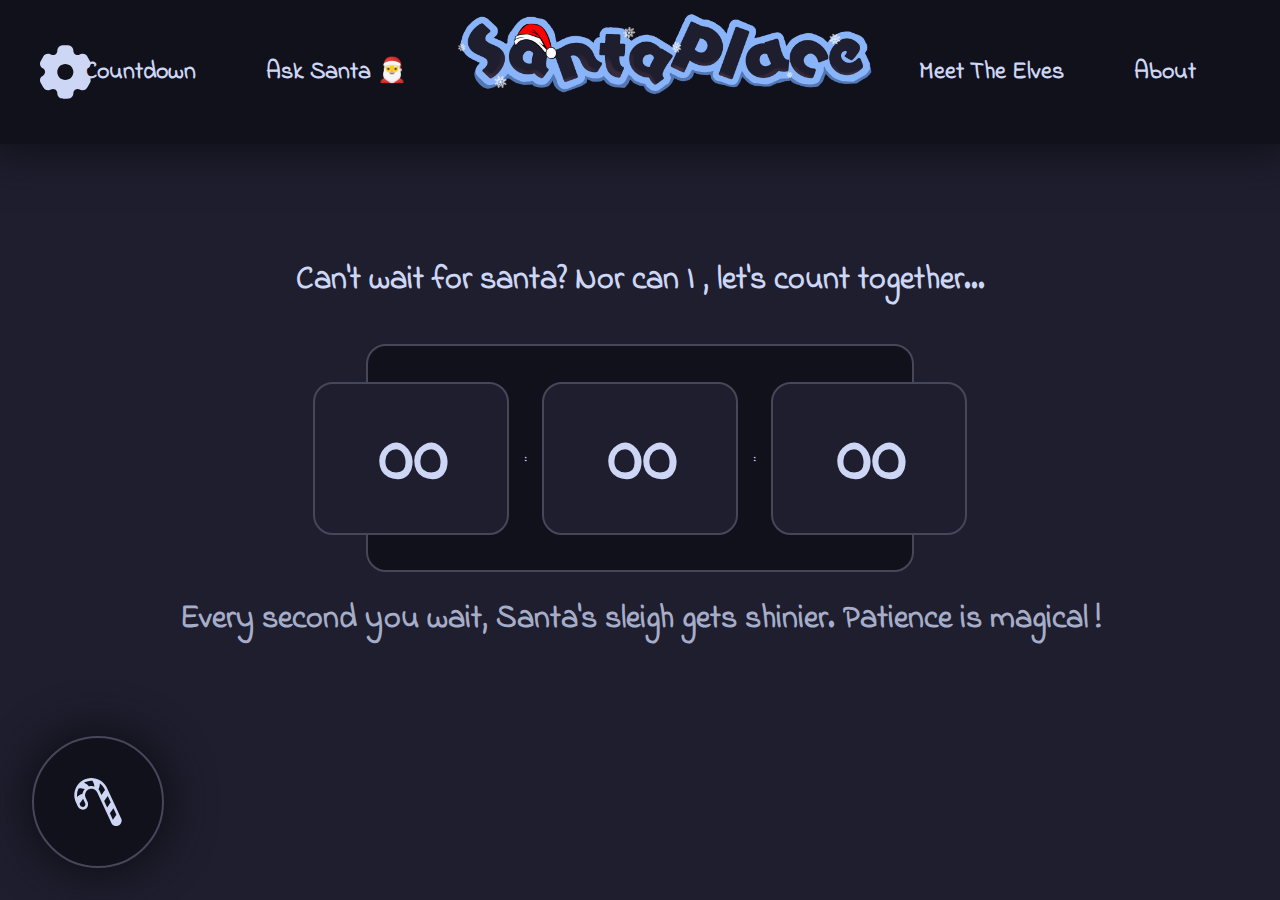
==== index.html @ 7b9be287 "Initial Commit" ====
<!DOCTYPE html>
<html>
<head>
	<meta charset="utf-8">
	<meta name="viewport" content="width=device-width, initial-scale=1">
	<title>SantaPlace: Ask for wishes maybe...</title>
	<link rel="stylesheet" type="text/css" href="styles/style.css">
<link rel="preconnect" href="https://fonts.googleapis.com">
<link rel="preconnect" href="https://fonts.gstatic.com" crossorigin>
<link href="https://fonts.googleapis.com/css2?family=Indie+Flower&display=swap" rel="stylesheet">
</head>
<body>

<header>
	<div id="leftNav">
	<a href="#">Countdown </a>
	<a href="contactSanta.html">Ask Santa 🎅</a>
	</div>
    <img src="images/logo.png" id="logo">
	<div id="rightNav">
	<a href="meetElves.html">Meet The Elves </a>
	<a href="about.html">About</a>

</div>
<div id="themeBtn">
<svg width="4rem" height="4rem" viewBox="0 0 24 24" id="themeIcon" xmlns="http://www.w3.org/2000/svg">
<path fill-rule="evenodd" clip-rule="evenodd" d="M14.2788 2.15224C13.9085 2 13.439 2 12.5 2C11.561 2 11.0915 2 10.7212 2.15224C10.2274 2.35523 9.83509 2.74458 9.63056 3.23463C9.53719 3.45834 9.50065 3.7185 9.48635 4.09799C9.46534 4.65568 9.17716 5.17189 8.69017 5.45093C8.20318 5.72996 7.60864 5.71954 7.11149 5.45876C6.77318 5.2813 6.52789 5.18262 6.28599 5.15102C5.75609 5.08178 5.22018 5.22429 4.79616 5.5472C4.47814 5.78938 4.24339 6.1929 3.7739 6.99993C3.30441 7.80697 3.06967 8.21048 3.01735 8.60491C2.94758 9.1308 3.09118 9.66266 3.41655 10.0835C3.56506 10.2756 3.77377 10.437 4.0977 10.639C4.57391 10.936 4.88032 11.4419 4.88029 12C4.88026 12.5581 4.57386 13.0639 4.0977 13.3608C3.77372 13.5629 3.56497 13.7244 3.41645 13.9165C3.09108 14.3373 2.94749 14.8691 3.01725 15.395C3.06957 15.7894 3.30432 16.193 3.7738 17C4.24329 17.807 4.47804 18.2106 4.79606 18.4527C5.22008 18.7756 5.75599 18.9181 6.28589 18.8489C6.52778 18.8173 6.77305 18.7186 7.11133 18.5412C7.60852 18.2804 8.2031 18.27 8.69012 18.549C9.17714 18.8281 9.46533 19.3443 9.48635 19.9021C9.50065 20.2815 9.53719 20.5417 9.63056 20.7654C9.83509 21.2554 10.2274 21.6448 10.7212 21.8478C11.0915 22 11.561 22 12.5 22C13.439 22 13.9085 22 14.2788 21.8478C14.7726 21.6448 15.1649 21.2554 15.3694 20.7654C15.4628 20.5417 15.4994 20.2815 15.5137 19.902C15.5347 19.3443 15.8228 18.8281 16.3098 18.549C16.7968 18.2699 17.3914 18.2804 17.8886 18.5412C18.2269 18.7186 18.4721 18.8172 18.714 18.8488C19.2439 18.9181 19.7798 18.7756 20.2038 18.4527C20.5219 18.2105 20.7566 17.807 21.2261 16.9999C21.6956 16.1929 21.9303 15.7894 21.9827 15.395C22.0524 14.8691 21.9088 14.3372 21.5835 13.9164C21.4349 13.7243 21.2262 13.5628 20.9022 13.3608C20.4261 13.0639 20.1197 12.558 20.1197 11.9999C20.1197 11.4418 20.4261 10.9361 20.9022 10.6392C21.2263 10.4371 21.435 10.2757 21.5836 10.0835C21.9089 9.66273 22.0525 9.13087 21.9828 8.60497C21.9304 8.21055 21.6957 7.80703 21.2262 7C20.7567 6.19297 20.522 5.78945 20.2039 5.54727C19.7799 5.22436 19.244 5.08185 18.7141 5.15109C18.4722 5.18269 18.2269 5.28136 17.8887 5.4588C17.3915 5.71959 16.7969 5.73002 16.3099 5.45096C15.8229 5.17191 15.5347 4.65566 15.5136 4.09794C15.4993 3.71848 15.4628 3.45833 15.3694 3.23463C15.1649 2.74458 14.7726 2.35523 14.2788 2.15224ZM12.5 15C14.1695 15 15.5228 13.6569 15.5228 12C15.5228 10.3431 14.1695 9 12.5 9C10.8305 9 9.47716 10.3431 9.47716 12C9.47716 13.6569 10.8305 15 12.5 15Z" />
</svg>
</div>
</header>

<div id="mainContent">
  <h1> Can't wait for santa? Nor can I , let's count together...</h1>

  <div id="countDiv">
    <h1 class="timeContainer" ><span id="hours">00</span></h1>:
    <h1 class="timeContainer" ><span id="mins">00</span></h1>:
    <h1 class="timeContainer"><span  id="secs">00</span></h1>
  </div>

  <p id="randomJoke">Every second you wait, Santa's sleigh gets shinier. Patience is magical !</p>
  <div id="flakeContainer"></div>

</div>

<div id="jingleBtn" onclick="Jingle();">
<svg height="3rem" width="3rem" version="1.1" id="_x32_" xmlns="http://www.w3.org/2000/svg" xmlns:xlink="http://www.w3.org/1999/xlink" viewBox="0 0 512 512" xml:space="preserve" id="themeIcon"><g id="SVGRepo_bgCarrier" stroke-width="0"></g><g id="SVGRepo_tracerCarrier" stroke-linecap="round" stroke-linejoin="round"></g><g id="SVGRepo_iconCarrier"> <style type="text/css"> .st0{fill:var(--fg);} </style> <g> <path class="st0" d="M265.233,126.422c0.008,0.008,0.008,0.008,0.008,0.008c0.009,0.009,0.009,0.009,0.009,0.009L265.233,126.422z"></path> <path class="st0" d="M82.835,32.052c0.004,0,0.004,0,0.004,0c0.004-0.009,0.009-0.009,0.009-0.009L82.835,32.052z"></path> <path class="st0" d="M508.243,445.28l-0.273-2.236L352.284,106.197c-7.885-17.068-18.17-32.512-30.271-45.894h0.014 c-11.638-12.888-24.918-23.849-39.3-32.76l0.004-0.008c-0.066-0.044-0.098-0.062-0.159-0.098c-0.009-0.009-0.018-0.017-0.026-0.017 c-0.72-0.451-1.216-0.743-1.419-0.866l-0.08-0.054l-0.07-0.044C252.543,9.272,219.789,0,186.168,0h-0.146 c-1.817,0.017-3.748,0.035-5.794,0.097h-0.009c-23.81,0.751-47.92,6.268-70.707,16.812l-0.279,0.133l0.318-0.141 c-9.464,4.34-18.382,9.467-26.709,15.151c-7.615,5.171-14.744,10.89-21.352,17.104C47.635,62.08,36.043,76.912,26.947,93.026 c-2.974,5.295-5.715,10.749-8.15,16.362C8.685,132.415,3.314,157.458,3.314,183.03c0,5.737,0.274,11.509,0.823,17.272 c0.521,5.516,1.299,11.075,2.386,16.644c2.736,14.497,7.297,28.861,13.697,42.722l20.835,45.09 c4.822,10.422,12.463,18.81,21.554,24.504c9.096,5.693,19.655,8.778,30.5,8.778c8.049,0,16.274-1.716,24.018-5.304 c10.426-4.808,18.81-12.446,24.503-21.533c5.702-9.095,8.778-19.65,8.782-30.496c0-8.053-1.714-16.274-5.308-24.026l-20.852-45.162 l0.004,0.009c-0.796-1.706-1.53-3.491-2.192-5.303l-0.062-0.168c-1.998-5.507-3.217-11.066-3.761-16.653v0.017 c-0.207-2.139-0.31-4.278-0.31-6.426c0-4.764,0.504-9.511,1.507-14.161l0.004-0.017c0.725-3.43,1.724-6.824,2.962-10.095 c3.606-9.529,9.294-18.174,16.707-25.192l0.049-0.052l0.499-0.486c5.166-4.809,11.058-8.831,17.957-12.03l0.009-0.009 c4.844-2.236,9.742-3.819,14.714-4.888c1.692-0.344,3.364-0.636,5.1-0.866l-0.182,0.018l0.12-0.018 c2.891-0.388,5.808-0.574,8.738-0.574c3.677,0,7.354,0.309,10.996,0.892l0.022,0.009c5.3,0.848,10.44,2.316,15.324,4.376 l0.084,0.035l0.026,0.009c7.2,2.97,13.874,7.195,19.655,12.463l0.044,0.026c3.5,3.183,6.683,6.746,9.48,10.706l0.049,0.062 c2.422,3.376,4.592,7.08,6.436,11.084l0.004,0.018l155.65,336.775l1.52,1.662c11.341,12.34,27.279,19.253,43.835,19.261 c8.362,0,16.892-1.785,24.936-5.507c10.82-4.994,19.508-12.923,25.414-22.355c5.896-9.441,9.087-20.392,9.096-31.636 C508.686,450.098,508.535,447.684,508.243,445.28z M33.289,201.434c-0.15-1.272-0.336-2.554-0.455-3.854 c-0.469-4.871-0.69-9.732-0.69-14.55c0-21.525,4.517-42.633,13.052-62.063l0.066-0.15l-0.04,0.098 c1.335-3.085,2.833-6.117,4.402-9.131c11.536-1.6,22.886-1.927,33.793-0.972c10.935,0.928,21.384,3.217,31.248,6.505 c-8.38,9.131-14.881,19.739-19.218,31.195c-1.768,4.65-3.164,9.432-4.207,14.293c-0.455,2.139-0.72,4.305-1.03,6.47 c-10.037,2.865-19.986,6.868-29.559,12.269C51.083,186.911,41.899,193.594,33.289,201.434z M118.94,268.782 c1.812,3.916,2.643,7.929,2.646,11.924c0,5.357-1.542,10.652-4.375,15.178c-2.85,4.526-6.926,8.256-12.176,10.686 c-3.911,1.803-7.933,2.634-11.925,2.634c-5.365,0-10.664-1.529-15.19-4.375c-4.526-2.846-8.26-6.921-10.695-12.163l-8.049-17.414 l18.934-26.934l10.246-14.542l5.122-7.284c1.224-1.688,2.541-3.164,3.89-4.632c0.278,0.619,0.482,1.256,0.773,1.874L118.94,268.782 z M201.916,87.104l0.318,0.044l-0.468-0.08h-0.036c-5.13-0.84-10.35-1.264-15.614-1.264c-4.168,0-8.372,0.256-12.579,0.822 l-0.057,0.009c-2.312,0.318-4.619,0.707-6.957,1.184l-0.08,0.018l-0.052,0.017c-2.109,0.451-4.225,0.99-6.334,1.582 c-13.316-15.963-31.128-29.479-52.351-38.964c4.494-2.669,9.083-5.179,13.886-7.39l0.062-0.026 c19.208-8.875,39.494-13.507,59.472-14.143h-0.014c1.613-0.052,3.324-0.07,5.11-0.089c3.394,0,6.775,0.124,10.143,0.354 c6.104,9.918,10.952,20.181,14.47,30.576c3.54,10.405,5.746,20.906,6.704,31.274C212.457,89.287,207.224,87.97,201.916,87.104z M292.67,181.713L274.408,142.2v0.009c-2.612-5.666-5.705-10.934-9.162-15.77c-1.264-1.777-2.674-3.421-4.044-5.101 c4.684-9.325,8.451-19.367,10.907-30.106c2.48-10.669,3.753-21.976,3.784-33.617c8.928,6.364,17.237,13.701,24.725,22.011 l0.008,0.008c10.157,11.227,18.833,24.238,25.493,38.673l4.42,9.556l-18.943,26.933L292.67,181.713z M321.933,245.039 l37.873-53.842l31.65,68.488l-37.864,53.85L321.933,245.039z M414.518,445.359l-31.654-68.497l37.868-53.832l31.654,68.47 L414.518,445.359z"></path> <path class="st0" d="M265.281,126.475c-0.013-0.008-0.017-0.017-0.026-0.026l0.071,0.106L265.281,126.475z"></path> </g> </g></svg>
</div>

<img src="images/santa.gif" id="movingSanta">

<script type="text/javascript" src="scripts/countdown.js"></script>
<script type="text/javascript" src="scripts/sfx.js"></script>
<script type="text/javascript" src="scripts/snow.js"></script>
<script type="text/javascript" src="scripts/theme.js"></script>

</body>
</html>
---- styles/style.css ----
:root{
	--bg2: #11111b;
	--bg: #1e1e2e;
  --bg3:#181825;
	--fg: #cdd6f4;
	--fg2: #585b70;
  --fg3:#45475a;
  --subtext:#a6adc8;
  --primary:#89b4fa;
  --secondary: #a6e3a1;
}

*{
  color: var(--fg);
  margin: 0;
  padding: 0;
  font-family: "Indie Flower",serif;
  font-weight: bold;
}
body{
	background-color: var(--bg);
  width: 100%;
  max-width: 100vw;
}


/* Navbar  */
header{
	display: flex;
	flex-direction: flex-direction;
	justify-content: center;
	align-items: center;
	background-color: var(--bg2);
	height: 16svh;
	width: 100%;
	position: absolute;
	top:0;
	left:0;
	box-shadow: 0 0 40px 10px var(--bg2);
  z-index: 1000;
}

header a{
  padding: 2rem;
	text-decoration: none;
  transition: all 1s ease;
  font-size: 1.5rem;
}
header a:hover{
	color: var(--fg2);

}
#leftNav{
	float:left;
}
#rightNav{
	float:right;
}
#logo{
  width: 28rem;
  height: full;
}
#themeBtn{
  position: absolute;
  top: 0;
  left: 0;
  height: 100%;
  margin-left: 2rem;
  margin-right:auto;
  display: flex;
  justify-content: center;
  align-items: center;
  cursor: pointer;
  transition: all 0.5s ease;
}

#themeIcon{
  fill: var(--fg);
  transition: all 0.4s ease;
}

#themeIcon:hover{
  fill: var(--fg2);
}


/* Main Content */
#mainContent{
  display: flex;
  flex-direction: column;
  align-items: center;
  justify-content: center;
  width:100%;
  height: 100vh;
}

#countDiv{
  width: 40vw;
  height: 12rem;
  margin-top: 2.5rem;
  background-color: var(--bg2);
  border: 2px solid var(--fg3);
  border-radius: 20px;
  display: flex;
  flex-direction: row;
  justify-content: center;
  align-items: center;
  padding: 1rem;

}
.timeContainer{
  font-size: 5rem;
  color: var(--fg);
  text-align: center;
  background-color: var(--bg);
  padding: 1rem;
  padding-left: 4rem;
  padding-right: 4rem;
  margin: 1rem;
  border-radius:20px;
  border: 2px solid var(--fg3);
  width: 4rem;

}
#randomJoke{
  margin-top: 1.5rem;
  color: var(--subtext);
  font-size: 2rem;
}
/* Santa Animation */
#movingSanta{
  position: fixed;
  right: 100%;
  top: 50%;
  bottom:0;
  transition: all 2s;
}


/* Other Buttons */
#jingleBtn{
  position: fixed;
  bottom: 0;
  left: 0;
  margin: 2rem;
  display: flex;
  justify-content:center;
  align-items: center;
  border-radius: 100%;
  padding: 2.5rem;
  background-color: var(--bg2);
  border: 2px solid var(--fg3);
	box-shadow: 0 0 40px 10px var(--bg2);
  transition: 0.5s;
}

#jingleBtn:hover{
  scale: 1.2;
}


/* Snow animation */
@keyframes snow{
  0%{
    opacity:0;
  }
  75%{
    opacity:1;
  }
  100%{
    top:120svh;
    opacity:1;
  }
}
@keyframes moveSnow{
  0%{
    margin-left: 0;
  }
  25%{
    margin-left: 50px;
  }
  50%{
    margin-left: -50px;
  }
  75%{
    margin-left:50px;
  }
  100%{
    margin-left: 0;
  }
}

#flakeContainer{
  height:100vh;
  overflow: hidden;
  position:absolute;
  width: 100%;
  top:0;
  transition: opacity 0.5s;
  pointer-events: none;
}
.snow{
  animation: snow ease-in infinite, moveSnow ease-in-out infinite;
  color: #7f849c;
  position: absolute;
}

/* Other  */
.inpt{
  background-color: var(--bg);
  font-size: 1.5rem;
  padding: 1rem;
  border-radius: 20px;
  border: 2px solid var(--fg3);
  margin: 1rem;
}
.inpt:focus{
  border: none;
  outline: 3px solid var(--primary);
}
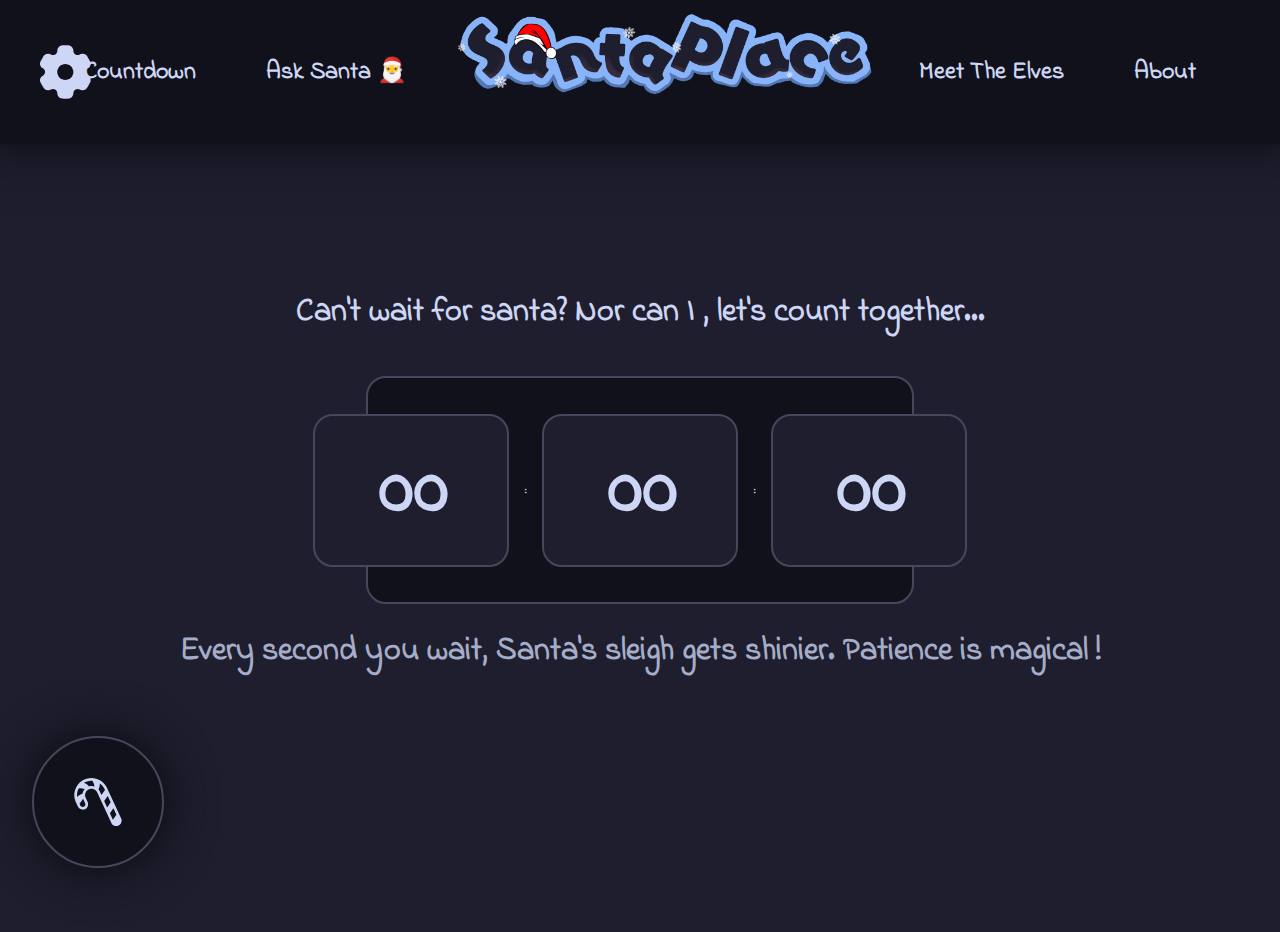
==== commit bac5a8e3: "Made responsive" ====
--- a/index.html
+++ b/index.html
@@ -5,6 +5,7 @@
 	<meta name="viewport" content="width=device-width, initial-scale=1">
 	<title>SantaPlace: Ask for wishes maybe...</title>
 	<link rel="stylesheet" type="text/css" href="styles/style.css">
+	<link rel="stylesheet" type="text/css" href="styles/allScreens.css">
 <link rel="preconnect" href="https://fonts.googleapis.com">
 <link rel="preconnect" href="https://fonts.gstatic.com" crossorigin>
 <link href="https://fonts.googleapis.com/css2?family=Indie+Flower&display=swap" rel="stylesheet">
@@ -20,12 +21,22 @@
 	<div id="rightNav">
 	<a href="meetElves.html">Meet The Elves </a>
 	<a href="about.html">About</a>
-
-</div>
+  </div>
 <div id="themeBtn">
 <svg width="4rem" height="4rem" viewBox="0 0 24 24" id="themeIcon" xmlns="http://www.w3.org/2000/svg">
 <path fill-rule="evenodd" clip-rule="evenodd" d="M14.2788 2.15224C13.9085 2 13.439 2 12.5 2C11.561 2 11.0915 2 10.7212 2.15224C10.2274 2.35523 9.83509 2.74458 9.63056 3.23463C9.53719 3.45834 9.50065 3.7185 9.48635 4.09799C9.46534 4.65568 9.17716 5.17189 8.69017 5.45093C8.20318 5.72996 7.60864 5.71954 7.11149 5.45876C6.77318 5.2813 6.52789 5.18262 6.28599 5.15102C5.75609 5.08178 5.22018 5.22429 4.79616 5.5472C4.47814 5.78938 4.24339 6.1929 3.7739 6.99993C3.30441 7.80697 3.06967 8.21048 3.01735 8.60491C2.94758 9.1308 3.09118 9.66266 3.41655 10.0835C3.56506 10.2756 3.77377 10.437 4.0977 10.639C4.57391 10.936 4.88032 11.4419 4.88029 12C4.88026 12.5581 4.57386 13.0639 4.0977 13.3608C3.77372 13.5629 3.56497 13.7244 3.41645 13.9165C3.09108 14.3373 2.94749 14.8691 3.01725 15.395C3.06957 15.7894 3.30432 16.193 3.7738 17C4.24329 17.807 4.47804 18.2106 4.79606 18.4527C5.22008 18.7756 5.75599 18.9181 6.28589 18.8489C6.52778 18.8173 6.77305 18.7186 7.11133 18.5412C7.60852 18.2804 8.2031 18.27 8.69012 18.549C9.17714 18.8281 9.46533 19.3443 9.48635 19.9021C9.50065 20.2815 9.53719 20.5417 9.63056 20.7654C9.83509 21.2554 10.2274 21.6448 10.7212 21.8478C11.0915 22 11.561 22 12.5 22C13.439 22 13.9085 22 14.2788 21.8478C14.7726 21.6448 15.1649 21.2554 15.3694 20.7654C15.4628 20.5417 15.4994 20.2815 15.5137 19.902C15.5347 19.3443 15.8228 18.8281 16.3098 18.549C16.7968 18.2699 17.3914 18.2804 17.8886 18.5412C18.2269 18.7186 18.4721 18.8172 18.714 18.8488C19.2439 18.9181 19.7798 18.7756 20.2038 18.4527C20.5219 18.2105 20.7566 17.807 21.2261 16.9999C21.6956 16.1929 21.9303 15.7894 21.9827 15.395C22.0524 14.8691 21.9088 14.3372 21.5835 13.9164C21.4349 13.7243 21.2262 13.5628 20.9022 13.3608C20.4261 13.0639 20.1197 12.558 20.1197 11.9999C20.1197 11.4418 20.4261 10.9361 20.9022 10.6392C21.2263 10.4371 21.435 10.2757 21.5836 10.0835C21.9089 9.66273 22.0525 9.13087 21.9828 8.60497C21.9304 8.21055 21.6957 7.80703 21.2262 7C20.7567 6.19297 20.522 5.78945 20.2039 5.54727C19.7799 5.22436 19.244 5.08185 18.7141 5.15109C18.4722 5.18269 18.2269 5.28136 17.8887 5.4588C17.3915 5.71959 16.7969 5.73002 16.3099 5.45096C15.8229 5.17191 15.5347 4.65566 15.5136 4.09794C15.4993 3.71848 15.4628 3.45833 15.3694 3.23463C15.1649 2.74458 14.7726 2.35523 14.2788 2.15224ZM12.5 15C14.1695 15 15.5228 13.6569 15.5228 12C15.5228 10.3431 14.1695 9 12.5 9C10.8305 9 9.47716 10.3431 9.47716 12C9.47716 13.6569 10.8305 15 12.5 15Z" />
 </svg>
+</div>
+
+<div id="hamBtn">
+<svg viewBox="0 0 24 24" height="4rem" width="4rem" id="hamIcon" fill="none" xmlns="http://www.w3.org/2000/svg"><g id="SVGRepo_bgCarrier" stroke-width="0"></g><g id="SVGRepo_tracerCarrier" stroke-linecap="round" stroke-linejoin="round"></g><g id="SVGRepo_iconCarrier"> <path fill-rule="evenodd" clip-rule="evenodd" d="M2.25 12C2.25 10.4812 3.48122 9.25 5 9.25C6.51878 9.25 7.75 10.4812 7.75 12C7.75 13.5188 6.51878 14.75 5 14.75C3.48122 14.75 2.25 13.5188 2.25 12ZM5 10.75C4.30964 10.75 3.75 11.3096 3.75 12C3.75 12.6904 4.30964 13.25 5 13.25C5.69036 13.25 6.25 12.6904 6.25 12C6.25 11.3096 5.69036 10.75 5 10.75Z" fill="var(--fg)"></path> <path fill-rule="evenodd" clip-rule="evenodd" d="M9.25 12C9.25 10.4812 10.4812 9.25 12 9.25C13.5188 9.25 14.75 10.4812 14.75 12C14.75 13.5188 13.5188 14.75 12 14.75C10.4812 14.75 9.25 13.5188 9.25 12ZM12 10.75C11.3096 10.75 10.75 11.3096 10.75 12C10.75 12.6904 11.3096 13.25 12 13.25C12.6904 13.25 13.25 12.6904 13.25 12C13.25 11.3096 12.6904 10.75 12 10.75Z" fill="var(--fg)"></path> <path fill-rule="evenodd" clip-rule="evenodd" d="M19 9.25C17.4812 9.25 16.25 10.4812 16.25 12C16.25 13.5188 17.4812 14.75 19 14.75C20.5188 14.75 21.75 13.5188 21.75 12C21.75 10.4812 20.5188 9.25 19 9.25ZM17.75 12C17.75 11.3096 18.3096 10.75 19 10.75C19.6904 10.75 20.25 11.3096 20.25 12C20.25 12.6904 19.6904 13.25 19 13.25C18.3096 13.25 17.75 12.6904 17.75 12Z" fill="var(--fg)"></path> </g></svg>
+</div>
+
+<div id="hamburgerDiv">
+	<a href="index.html" class="hamOption">Countdown </a>
+	<a href="contactSanta.html" class="hamOption">Ask Santa 🎅</a>
+	<a href="meetElves.html" class="hamOption">Meet The Elves </a>
+	<a href="about.html" class="hamOption">About</a>
 </div>
 </header>
 
@@ -44,15 +55,29 @@
 </div>
 
 <div id="jingleBtn" onclick="Jingle();">
-<svg height="3rem" width="3rem" version="1.1" id="_x32_" xmlns="http://www.w3.org/2000/svg" xmlns:xlink="http://www.w3.org/1999/xlink" viewBox="0 0 512 512" xml:space="preserve" id="themeIcon"><g id="SVGRepo_bgCarrier" stroke-width="0"></g><g id="SVGRepo_tracerCarrier" stroke-linecap="round" stroke-linejoin="round"></g><g id="SVGRepo_iconCarrier"> <style type="text/css"> .st0{fill:var(--fg);} </style> <g> <path class="st0" d="M265.233,126.422c0.008,0.008,0.008,0.008,0.008,0.008c0.009,0.009,0.009,0.009,0.009,0.009L265.233,126.422z"></path> <path class="st0" d="M82.835,32.052c0.004,0,0.004,0,0.004,0c0.004-0.009,0.009-0.009,0.009-0.009L82.835,32.052z"></path> <path class="st0" d="M508.243,445.28l-0.273-2.236L352.284,106.197c-7.885-17.068-18.17-32.512-30.271-45.894h0.014 c-11.638-12.888-24.918-23.849-39.3-32.76l0.004-0.008c-0.066-0.044-0.098-0.062-0.159-0.098c-0.009-0.009-0.018-0.017-0.026-0.017 c-0.72-0.451-1.216-0.743-1.419-0.866l-0.08-0.054l-0.07-0.044C252.543,9.272,219.789,0,186.168,0h-0.146 c-1.817,0.017-3.748,0.035-5.794,0.097h-0.009c-23.81,0.751-47.92,6.268-70.707,16.812l-0.279,0.133l0.318-0.141 c-9.464,4.34-18.382,9.467-26.709,15.151c-7.615,5.171-14.744,10.89-21.352,17.104C47.635,62.08,36.043,76.912,26.947,93.026 c-2.974,5.295-5.715,10.749-8.15,16.362C8.685,132.415,3.314,157.458,3.314,183.03c0,5.737,0.274,11.509,0.823,17.272 c0.521,5.516,1.299,11.075,2.386,16.644c2.736,14.497,7.297,28.861,13.697,42.722l20.835,45.09 c4.822,10.422,12.463,18.81,21.554,24.504c9.096,5.693,19.655,8.778,30.5,8.778c8.049,0,16.274-1.716,24.018-5.304 c10.426-4.808,18.81-12.446,24.503-21.533c5.702-9.095,8.778-19.65,8.782-30.496c0-8.053-1.714-16.274-5.308-24.026l-20.852-45.162 l0.004,0.009c-0.796-1.706-1.53-3.491-2.192-5.303l-0.062-0.168c-1.998-5.507-3.217-11.066-3.761-16.653v0.017 c-0.207-2.139-0.31-4.278-0.31-6.426c0-4.764,0.504-9.511,1.507-14.161l0.004-0.017c0.725-3.43,1.724-6.824,2.962-10.095 c3.606-9.529,9.294-18.174,16.707-25.192l0.049-0.052l0.499-0.486c5.166-4.809,11.058-8.831,17.957-12.03l0.009-0.009 c4.844-2.236,9.742-3.819,14.714-4.888c1.692-0.344,3.364-0.636,5.1-0.866l-0.182,0.018l0.12-0.018 c2.891-0.388,5.808-0.574,8.738-0.574c3.677,0,7.354,0.309,10.996,0.892l0.022,0.009c5.3,0.848,10.44,2.316,15.324,4.376 l0.084,0.035l0.026,0.009c7.2,2.97,13.874,7.195,19.655,12.463l0.044,0.026c3.5,3.183,6.683,6.746,9.48,10.706l0.049,0.062 c2.422,3.376,4.592,7.08,6.436,11.084l0.004,0.018l155.65,336.775l1.52,1.662c11.341,12.34,27.279,19.253,43.835,19.261 c8.362,0,16.892-1.785,24.936-5.507c10.82-4.994,19.508-12.923,25.414-22.355c5.896-9.441,9.087-20.392,9.096-31.636 C508.686,450.098,508.535,447.684,508.243,445.28z M33.289,201.434c-0.15-1.272-0.336-2.554-0.455-3.854 c-0.469-4.871-0.69-9.732-0.69-14.55c0-21.525,4.517-42.633,13.052-62.063l0.066-0.15l-0.04,0.098 c1.335-3.085,2.833-6.117,4.402-9.131c11.536-1.6,22.886-1.927,33.793-0.972c10.935,0.928,21.384,3.217,31.248,6.505 c-8.38,9.131-14.881,19.739-19.218,31.195c-1.768,4.65-3.164,9.432-4.207,14.293c-0.455,2.139-0.72,4.305-1.03,6.47 c-10.037,2.865-19.986,6.868-29.559,12.269C51.083,186.911,41.899,193.594,33.289,201.434z M118.94,268.782 c1.812,3.916,2.643,7.929,2.646,11.924c0,5.357-1.542,10.652-4.375,15.178c-2.85,4.526-6.926,8.256-12.176,10.686 c-3.911,1.803-7.933,2.634-11.925,2.634c-5.365,0-10.664-1.529-15.19-4.375c-4.526-2.846-8.26-6.921-10.695-12.163l-8.049-17.414 l18.934-26.934l10.246-14.542l5.122-7.284c1.224-1.688,2.541-3.164,3.89-4.632c0.278,0.619,0.482,1.256,0.773,1.874L118.94,268.782 z M201.916,87.104l0.318,0.044l-0.468-0.08h-0.036c-5.13-0.84-10.35-1.264-15.614-1.264c-4.168,0-8.372,0.256-12.579,0.822 l-0.057,0.009c-2.312,0.318-4.619,0.707-6.957,1.184l-0.08,0.018l-0.052,0.017c-2.109,0.451-4.225,0.99-6.334,1.582 c-13.316-15.963-31.128-29.479-52.351-38.964c4.494-2.669,9.083-5.179,13.886-7.39l0.062-0.026 c19.208-8.875,39.494-13.507,59.472-14.143h-0.014c1.613-0.052,3.324-0.07,5.11-0.089c3.394,0,6.775,0.124,10.143,0.354 c6.104,9.918,10.952,20.181,14.47,30.576c3.54,10.405,5.746,20.906,6.704,31.274C212.457,89.287,207.224,87.97,201.916,87.104z M292.67,181.713L274.408,142.2v0.009c-2.612-5.666-5.705-10.934-9.162-15.77c-1.264-1.777-2.674-3.421-4.044-5.101 c4.684-9.325,8.451-19.367,10.907-30.106c2.48-10.669,3.753-21.976,3.784-33.617c8.928,6.364,17.237,13.701,24.725,22.011 l0.008,0.008c10.157,11.227,18.833,24.238,25.493,38.673l4.42,9.556l-18.943,26.933L292.67,181.713z M321.933,245.039 l37.873-53.842l31.65,68.488l-37.864,53.85L321.933,245.039z M414.518,445.359l-31.654-68.497l37.868-53.832l31.654,68.47 L414.518,445.359z"></path> <path class="st0" d="M265.281,126.475c-0.013-0.008-0.017-0.017-0.026-0.026l0.071,0.106L265.281,126.475z"></path> </g> </g></svg>
+<svg height="3rem" width="3rem" version="1.1" id="_x32_" xmlns="http://www.w3.org/2000/svg" xmlns:xlink="http://www.w3.org/1999/xlink" viewBox="0 0 512 512" xml:space="preserve" id="jingleIcon"><g id="SVGRepo_bgCarrier" stroke-width="0"></g><g id="SVGRepo_tracerCarrier" stroke-linecap="round" stroke-linejoin="round"></g><g id="SVGRepo_iconCarrier"> <style type="text/css"> .st0{fill:var(--fg);} </style> <g> <path class="st0" d="M265.233,126.422c0.008,0.008,0.008,0.008,0.008,0.008c0.009,0.009,0.009,0.009,0.009,0.009L265.233,126.422z"></path> <path class="st0" d="M82.835,32.052c0.004,0,0.004,0,0.004,0c0.004-0.009,0.009-0.009,0.009-0.009L82.835,32.052z"></path> <path class="st0" d="M508.243,445.28l-0.273-2.236L352.284,106.197c-7.885-17.068-18.17-32.512-30.271-45.894h0.014 c-11.638-12.888-24.918-23.849-39.3-32.76l0.004-0.008c-0.066-0.044-0.098-0.062-0.159-0.098c-0.009-0.009-0.018-0.017-0.026-0.017 c-0.72-0.451-1.216-0.743-1.419-0.866l-0.08-0.054l-0.07-0.044C252.543,9.272,219.789,0,186.168,0h-0.146 c-1.817,0.017-3.748,0.035-5.794,0.097h-0.009c-23.81,0.751-47.92,6.268-70.707,16.812l-0.279,0.133l0.318-0.141 c-9.464,4.34-18.382,9.467-26.709,15.151c-7.615,5.171-14.744,10.89-21.352,17.104C47.635,62.08,36.043,76.912,26.947,93.026 c-2.974,5.295-5.715,10.749-8.15,16.362C8.685,132.415,3.314,157.458,3.314,183.03c0,5.737,0.274,11.509,0.823,17.272 c0.521,5.516,1.299,11.075,2.386,16.644c2.736,14.497,7.297,28.861,13.697,42.722l20.835,45.09 c4.822,10.422,12.463,18.81,21.554,24.504c9.096,5.693,19.655,8.778,30.5,8.778c8.049,0,16.274-1.716,24.018-5.304 c10.426-4.808,18.81-12.446,24.503-21.533c5.702-9.095,8.778-19.65,8.782-30.496c0-8.053-1.714-16.274-5.308-24.026l-20.852-45.162 l0.004,0.009c-0.796-1.706-1.53-3.491-2.192-5.303l-0.062-0.168c-1.998-5.507-3.217-11.066-3.761-16.653v0.017 c-0.207-2.139-0.31-4.278-0.31-6.426c0-4.764,0.504-9.511,1.507-14.161l0.004-0.017c0.725-3.43,1.724-6.824,2.962-10.095 c3.606-9.529,9.294-18.174,16.707-25.192l0.049-0.052l0.499-0.486c5.166-4.809,11.058-8.831,17.957-12.03l0.009-0.009 c4.844-2.236,9.742-3.819,14.714-4.888c1.692-0.344,3.364-0.636,5.1-0.866l-0.182,0.018l0.12-0.018 c2.891-0.388,5.808-0.574,8.738-0.574c3.677,0,7.354,0.309,10.996,0.892l0.022,0.009c5.3,0.848,10.44,2.316,15.324,4.376 l0.084,0.035l0.026,0.009c7.2,2.97,13.874,7.195,19.655,12.463l0.044,0.026c3.5,3.183,6.683,6.746,9.48,10.706l0.049,0.062 c2.422,3.376,4.592,7.08,6.436,11.084l0.004,0.018l155.65,336.775l1.52,1.662c11.341,12.34,27.279,19.253,43.835,19.261 c8.362,0,16.892-1.785,24.936-5.507c10.82-4.994,19.508-12.923,25.414-22.355c5.896-9.441,9.087-20.392,9.096-31.636 C508.686,450.098,508.535,447.684,508.243,445.28z M33.289,201.434c-0.15-1.272-0.336-2.554-0.455-3.854 c-0.469-4.871-0.69-9.732-0.69-14.55c0-21.525,4.517-42.633,13.052-62.063l0.066-0.15l-0.04,0.098 c1.335-3.085,2.833-6.117,4.402-9.131c11.536-1.6,22.886-1.927,33.793-0.972c10.935,0.928,21.384,3.217,31.248,6.505 c-8.38,9.131-14.881,19.739-19.218,31.195c-1.768,4.65-3.164,9.432-4.207,14.293c-0.455,2.139-0.72,4.305-1.03,6.47 c-10.037,2.865-19.986,6.868-29.559,12.269C51.083,186.911,41.899,193.594,33.289,201.434z M118.94,268.782 c1.812,3.916,2.643,7.929,2.646,11.924c0,5.357-1.542,10.652-4.375,15.178c-2.85,4.526-6.926,8.256-12.176,10.686 c-3.911,1.803-7.933,2.634-11.925,2.634c-5.365,0-10.664-1.529-15.19-4.375c-4.526-2.846-8.26-6.921-10.695-12.163l-8.049-17.414 l18.934-26.934l10.246-14.542l5.122-7.284c1.224-1.688,2.541-3.164,3.89-4.632c0.278,0.619,0.482,1.256,0.773,1.874L118.94,268.782 z M201.916,87.104l0.318,0.044l-0.468-0.08h-0.036c-5.13-0.84-10.35-1.264-15.614-1.264c-4.168,0-8.372,0.256-12.579,0.822 l-0.057,0.009c-2.312,0.318-4.619,0.707-6.957,1.184l-0.08,0.018l-0.052,0.017c-2.109,0.451-4.225,0.99-6.334,1.582 c-13.316-15.963-31.128-29.479-52.351-38.964c4.494-2.669,9.083-5.179,13.886-7.39l0.062-0.026 c19.208-8.875,39.494-13.507,59.472-14.143h-0.014c1.613-0.052,3.324-0.07,5.11-0.089c3.394,0,6.775,0.124,10.143,0.354 c6.104,9.918,10.952,20.181,14.47,30.576c3.54,10.405,5.746,20.906,6.704,31.274C212.457,89.287,207.224,87.97,201.916,87.104z M292.67,181.713L274.408,142.2v0.009c-2.612-5.666-5.705-10.934-9.162-15.77c-1.264-1.777-2.674-3.421-4.044-5.101 c4.684-9.325,8.451-19.367,10.907-30.106c2.48-10.669,3.753-21.976,3.784-33.617c8.928,6.364,17.237,13.701,24.725,22.011 l0.008,0.008c10.157,11.227,18.833,24.238,25.493,38.673l4.42,9.556l-18.943,26.933L292.67,181.713z M321.933,245.039 l37.873-53.842l31.65,68.488l-37.864,53.85L321.933,245.039z M414.518,445.359l-31.654-68.497l37.868-53.832l31.654,68.47 L414.518,445.359z"></path> <path class="st0" d="M265.281,126.475c-0.013-0.008-0.017-0.017-0.026-0.026l0.071,0.106L265.281,126.475z"></path> </g> </g></svg>
 </div>
 
 <img src="images/santa.gif" id="movingSanta">
+
+<div id="themeDiv">
+<label for="themes" id="themeLabel">Themes: </label>
+<select id="themes" name="themes">
+<option value="catppuccin" selected>Catppuccin</option>
+<option value="nord">Nord</option>
+<option value="gruvbox">Gruvbox</option>
+<option value="rosepine">Rosé-pine</option>
+<option value="solarized-dark">Solarized-dark</option>
+<option value="solarized-light">Solarized-light</option>
+</select>
+</div>
+
 
 <script type="text/javascript" src="scripts/countdown.js"></script>
 <script type="text/javascript" src="scripts/sfx.js"></script>
 <script type="text/javascript" src="scripts/snow.js"></script>
 <script type="text/javascript" src="scripts/theme.js"></script>
+<script type="text/javascript" src="scripts/hamburger.js"></script>
 
 </body>
 </html>
--- a/styles/style.css
+++ b/styles/style.css
@@ -1,3 +1,4 @@
+/* Themes */
 :root{
 	--bg2: #11111b;
 	--bg: #1e1e2e;
@@ -9,6 +10,74 @@
   --primary:#89b4fa;
   --secondary: #a6e3a1;
 }
+.gruvbox{
+	--bg2: #1d2021;
+	--bg: #282828;
+  --bg3:#32302f;
+	--fg: #ebdbb2;
+	--fg2: #a89984;
+  --fg3:#7c6f64;
+  --subtext:#7c6f64;
+  --primary:#458588;
+  --secondary: #b8bb26;
+}
+.catppuccin{
+	--bg2: #11111b;
+	--bg: #1e1e2e;
+  --bg3:#181825;
+	--fg: #cdd6f4;
+	--fg2: #585b70;
+  --fg3:#45475a;
+  --subtext:#a6adc8;
+  --primary:#89b4fa;
+  --secondary: #a6e3a1;
+}
+.nord{
+	--bg2: #2E3440;
+	--bg: #434C5E;
+  --bg3:#3B4252;
+	--fg: #ECEFF4;
+	--fg2: #E5E9F0;
+  --fg3:#D8DEE9;
+  --subtext:#D8DEE9;
+  --primary:#81A1C1;
+  --secondary: #8FBCBB;
+}
+
+.rosepine{
+	--bg2: #191724;
+	--bg: #232136;
+  --bg3:#1f1d2e;
+	--fg: #e0def4;
+	--fg2: #9893a5;
+  --fg3:##6e6a86;
+  --subtext:#9893a5;
+  --primary:#c4a7e7;
+  --secondary: #eb6f92;
+}
+.solarized-dark{
+	--bg2: #002B36;
+	--bg: #073642;
+  --bg3:#073642;
+	--fg: #fdf6e3;
+	--fg2: #eee8d5;
+  --fg3:#93a1a1;
+  --subtext:#93a1a1;
+  --primary:#268bd2;
+  --secondary: #859900;
+}
+.solarized-light{
+	--bg2: #fdf6e3;
+	--bg: #eee8d5;
+  --bg3:#93a1a1;
+	--fg: #002B36;
+	--fg2: #073642;
+  --fg3:#073642;
+  --subtext:#93a1a1;
+  --primary:#268bd2;
+  --secondary: #859900;
+}
+
 
 *{
   color: var(--fg);
@@ -16,7 +85,9 @@
   padding: 0;
   font-family: "Indie Flower",serif;
   font-weight: bold;
-}
+  transition: all 0.5s ease;
+}
+
 body{
 	background-color: var(--bg);
   width: 100%;
@@ -92,6 +163,7 @@
   justify-content: center;
   width:100%;
   height: 100vh;
+  margin-top:2rem;
 }
 
 #countDiv{
@@ -120,7 +192,6 @@
   border-radius:20px;
   border: 2px solid var(--fg3);
   width: 4rem;
-
 }
 #randomJoke{
   margin-top: 1.5rem;
@@ -152,12 +223,15 @@
   border: 2px solid var(--fg3);
 	box-shadow: 0 0 40px 10px var(--bg2);
   transition: 0.5s;
+  cursor: pointer;
 }
 
 #jingleBtn:hover{
   scale: 1.2;
 }
-
+#jingleBtn:hover .st0{
+  fill: var(--primary);
+}
 
 /* Snow animation */
 @keyframes snow{
@@ -218,4 +292,68 @@
   border: none;
   outline: 3px solid var(--primary);
 }
-
+#themeDiv{
+  position: absolute;
+  top: -50%;
+  left:10px;
+  background-color: var(--bg2);
+  border: 2px solid var(--fg3);
+  border-radius:20px;
+  padding: 2rem;
+  transition: all 1s ease;
+}
+#themes{
+  background-color: var(--bg);
+  border: 2px solid var(--primary);
+  border-radius:20px;
+  padding:1rem;
+  font-size: 1.5rem;
+}
+
+#themes option{
+  font-size: 1.5rem;
+}
+#themeLabel{
+  font-size: 2rem;
+}
+
+#hamburgerDiv{
+  display: none;
+  position:absolute;
+  top:-75vh;
+  left:0;
+  width:100vw;
+  height:auto;
+  padding-top: 2rem;
+  padding-bottom: 2rem;
+  background-color: var(--bg2);
+  border-radius:20px;
+  border: 2px solid var(--fg2);
+  transition: all 1s ease;
+}
+#hamOption{
+  font-size: 2rem;
+}
+#hamBtn{
+  position: absolute;
+  right:0;
+  top: 0;
+  height: 100%;
+  margin-left: 2rem;
+  margin-right:auto;
+  display: flex;
+  justify-content: center;
+  align-items: center;
+  cursor: pointer;
+  transition: all 0.5s ease;
+  display:none;
+  transform: rotate(90deg);
+}
+#hamIcon{
+  fill: var(--fg);
+  transition: all 0.4s ease;
+}
+
+#hamIcon:hover{
+  fill: var(--fg2);
+}
--- a/styles/allScreens.css
+++ b/styles/allScreens.css
@@ -0,0 +1,57 @@
+/* General stuff for phones*/
+@media(max-width:768px){
+  #logo{
+    width:15rem;
+    height: full;
+  }
+  #leftNav{
+    display:none;
+  }
+  #rightNav{
+    display:none;
+  }
+  #themeBtn{
+    margin-left:0.5rem;
+    height:70%;
+  }
+  #mainContent h1{
+    font-size:1.5rem;
+    text-wrap: wrap;
+    text-align: center;
+    max-width:80vw;
+  }
+  .timeContainer{
+    width:auto;
+    height:auto;
+    padding:1.7rem;
+    font-size:2rem;
+  }
+  #countDiv{
+    width:85vw;
+  }
+  #randomJoke{
+    font-size:1.5rem;
+    text-align:center;
+    max-width:80vw;
+  }
+  #jingleBtn{
+    margin:1rem;
+    padding:2rem;
+  }
+  .timeContainer span{
+    font-size: 2rem;
+  }
+  #hamburgerDiv{
+    display:flex;
+    flex-direction: column;
+    justify-self: space-evenly;
+    align-items: center;
+  }
+  #hamBtn{
+    display:flex;
+    margin-right:0.5rem;
+    height:70%;
+  }
+
+
+}
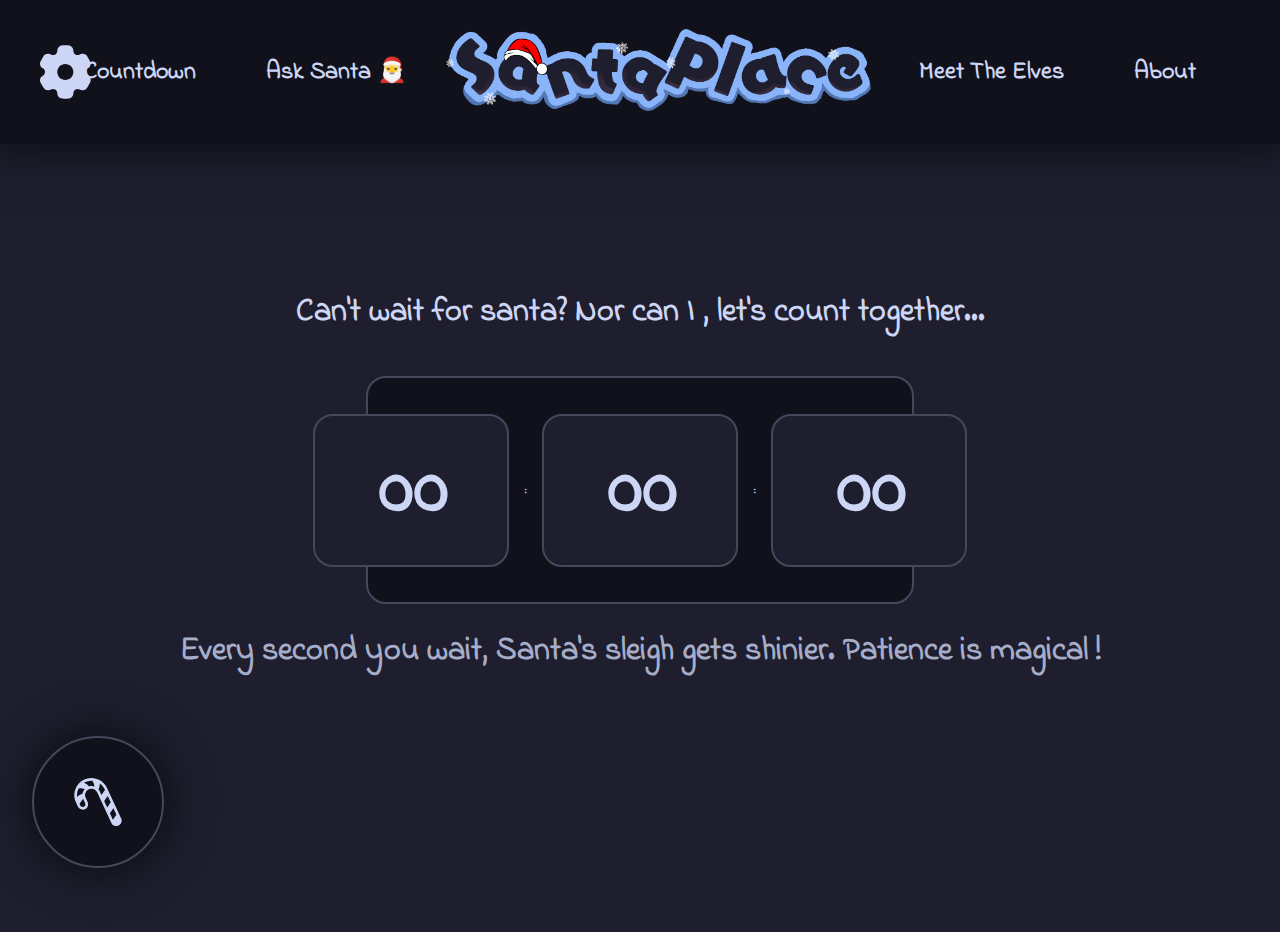
==== commit 19e631d9: "Added christmas message, added elves image, and made minor changes" ====
--- a/index.html
+++ b/index.html
@@ -41,7 +41,7 @@
 </header>
 
 <div id="mainContent">
-  <h1> Can't wait for santa? Nor can I , let's count together...</h1>
+  <h1 id="first"> Can't wait for santa? Nor can I , let's count together...</h1>
 
   <div id="countDiv">
     <h1 class="timeContainer" ><span id="hours">00</span></h1>:
@@ -51,6 +51,18 @@
 
   <p id="randomJoke">Every second you wait, Santa's sleigh gets shinier. Patience is magical !</p>
   <div id="flakeContainer"></div>
+
+<div id="overlay">
+    <div id="message">
+    <h1 id="confirmHeading">Merry Christmas!</h1>
+        <p id="confirmSubtext">Hope you received the gifts that the elves made and santa brought! If you didn't, better luck next time! but hey don't be sad! enjoy this moment! </p>
+        <div id="btnContainer">
+        <button class="btn" id="dontSubmit" style="margin:0.5rem;" onclick="hideMessage();Jingle();">Okay! Start the Music!</button>
+        </div>
+
+    </div>
+
+</div>
 
 </div>
 
@@ -73,6 +85,25 @@
 </div>
 
 
+<script>
+function showWish(){
+    let e=document.getElementById("overlay");
+    e.style.display="block";
+}
+function hideMessage(){
+    let e=document.getElementById("overlay");
+    e.style.display="none";
+}
+
+function escapeBtn(event){
+  if (event.key=="Escape" || event.keyCode==27){
+    hideMessage();
+  }
+}
+document.addEventListener("keydown",escapeBtn)
+
+
+</script>
 <script type="text/javascript" src="scripts/countdown.js"></script>
 <script type="text/javascript" src="scripts/sfx.js"></script>
 <script type="text/javascript" src="scripts/snow.js"></script>
--- a/styles/style.css
+++ b/styles/style.css
@@ -357,3 +357,79 @@
 #hamIcon:hover{
   fill: var(--fg2);
 }
+.link{
+  color: var(--primary);
+  transition: all 0.3s ease;
+}
+.link:hover{
+  color: var(--secondary);
+}
+
+#overlay{
+    position: fixed;
+    width: 100vw;
+    height: 100vh;
+    z-index: 1000000;
+    top: 0;
+    right: 0;
+    background-color: rgba(0, 0, 0, 0.5);
+    display: flex;
+    justify-content: center;
+    align-items: center;
+    display: none;
+}
+
+#message{
+    position: absolute;
+    left: 30%;
+    transform: translateX(-50%); 
+    margin: 0 auto; 
+    top: 50%;
+    transform: translateY(-50%);
+    text-align: center;
+    border: 2px solid white;
+    border-radius: 1rem;
+    font-weight: bold;
+    align-items: center;
+    justify-content: center;
+    flex-direction: column;
+    width: 40%;
+    height: 40vh;
+    color: white;
+    padding-top: 1rem;
+    padding-bottom: 1rem;
+    background: #1e1e2e;  /* fallback for old browsers */
+    overflow:scroll;
+}
+
+
+#confirmHeading{
+  font-size:2.5rem;
+  text-align:center;
+}
+#confirmSubtext{
+  font-size:1.5rem;
+  text-align:center;
+  color: var(--fg2);
+  text-wrap: wrap;
+  margin: 1rem;
+}
+
+.btn{
+  background-color: var(--primary);
+  border: 2px solid var(--bg);
+  border-radius: 15px;
+  color: var(--bg);
+  font-size: 1.7rem;
+  padding: 1rem;
+  padding-top : 0.5rem;
+  padding-bottom : 0.5rem;
+  transition: all 1s ease;
+  cursor:pointer;
+}
+
+.btn:hover{
+  background-color: var(--secondary);
+  border: 2px solid var(--bg2);
+}
+
--- a/styles/allScreens.css
+++ b/styles/allScreens.css
@@ -52,6 +52,13 @@
     margin-right:0.5rem;
     height:70%;
   }
+  #message{
+    width:85vw;
+    height:auto;
+    margin:0;
+    left:1rem;
+    top:50%;
+  }
 
 
 }
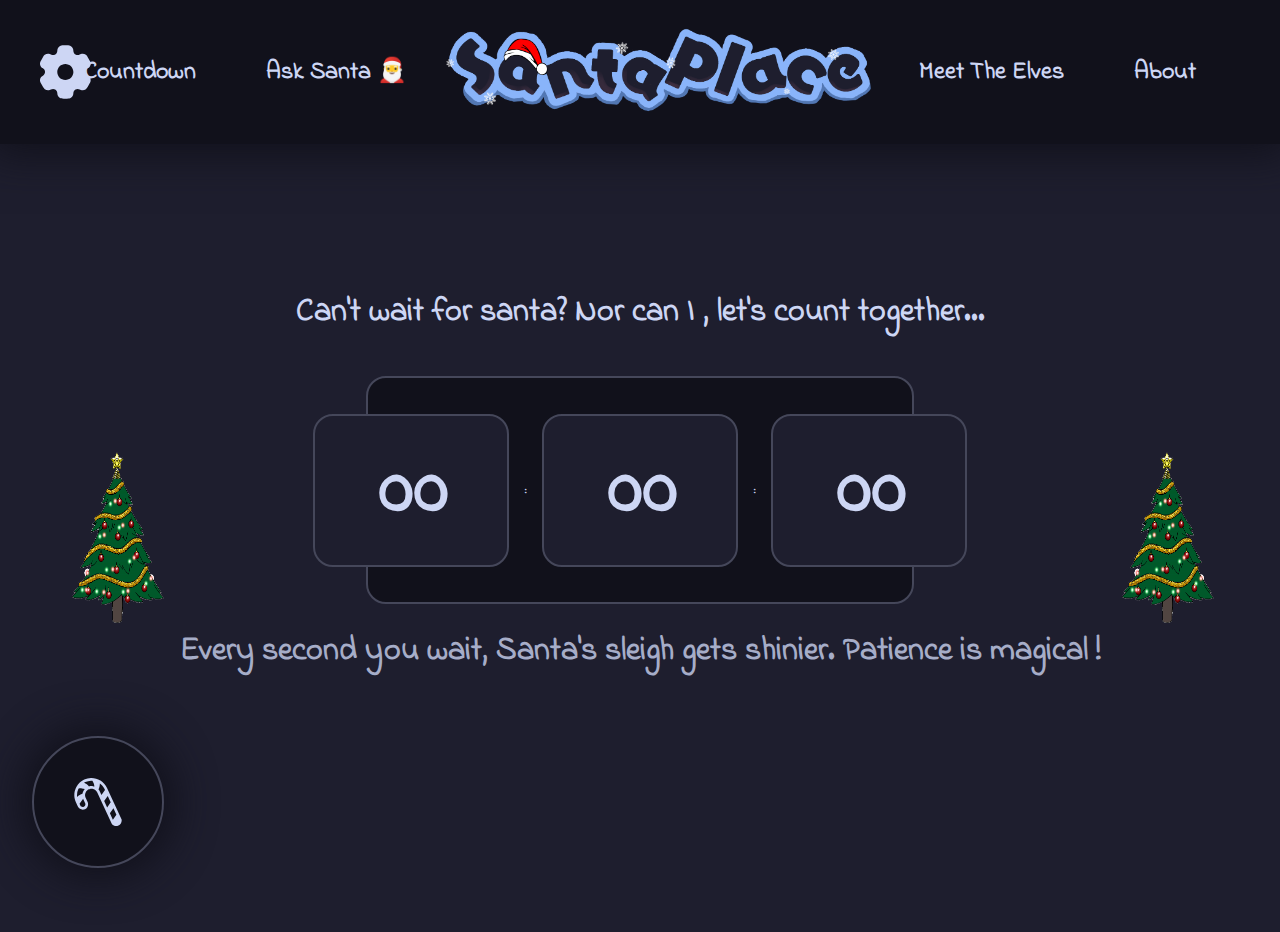
==== commit 00120031: "Added more animations" ====
--- a/index.html
+++ b/index.html
@@ -59,11 +59,8 @@
         <div id="btnContainer">
         <button class="btn" id="dontSubmit" style="margin:0.5rem;" onclick="hideMessage();Jingle();">Okay! Start the Music!</button>
         </div>
-
     </div>
-
 </div>
-
 </div>
 
 <div id="jingleBtn" onclick="Jingle();">
@@ -71,6 +68,9 @@
 </div>
 
 <img src="images/santa.gif" id="movingSanta">
+<img src="images/tree.gif" id="tree">
+<img src="images/tree.gif" id="tree2">
+<img src="images/gingerbread.png" id="movingGinger">
 
 <div id="themeDiv">
 <label for="themes" id="themeLabel">Themes: </label>
--- a/styles/style.css
+++ b/styles/style.css
@@ -119,7 +119,6 @@
 }
 header a:hover{
 	color: var(--fg2);
-
 }
 #leftNav{
 	float:left;
@@ -178,7 +177,7 @@
   justify-content: center;
   align-items: center;
   padding: 1rem;
-
+  z-index: 3;
 }
 .timeContainer{
   font-size: 5rem;
@@ -192,6 +191,7 @@
   border-radius:20px;
   border: 2px solid var(--fg3);
   width: 4rem;
+  z-index: 3;
 }
 #randomJoke{
   margin-top: 1.5rem;
@@ -205,6 +205,33 @@
   top: 50%;
   bottom:0;
   transition: all 2s;
+  z-index: 10;
+}
+
+/* Trees */
+#tree{
+  position: absolute;
+  left: 4rem;
+  top: 50vh;
+  width: 8vw;
+  height:20vh;
+}
+
+#tree2{
+  position: absolute;
+  right: 4rem;
+  top: 50vh;
+  width: 8vw;
+  height:20vh;
+}
+
+/* Moving Ginger bread */
+#movingGinger{
+  position: absolute;
+  top: 50vh;
+  left:50vw;
+  transition: all 2s;
+  width:10rem;
 }
 
 
@@ -300,6 +327,7 @@
   border: 2px solid var(--fg3);
   border-radius:20px;
   padding: 2rem;
+  z-index: 10;
   transition: all 1s ease;
 }
 #themes{
--- a/styles/allScreens.css
+++ b/styles/allScreens.css
@@ -59,6 +59,12 @@
     left:1rem;
     top:50%;
   }
+  #tree{
+    display:none;
+  }
+  #tree2{
+    display:none;
+  }
 
 
 }
